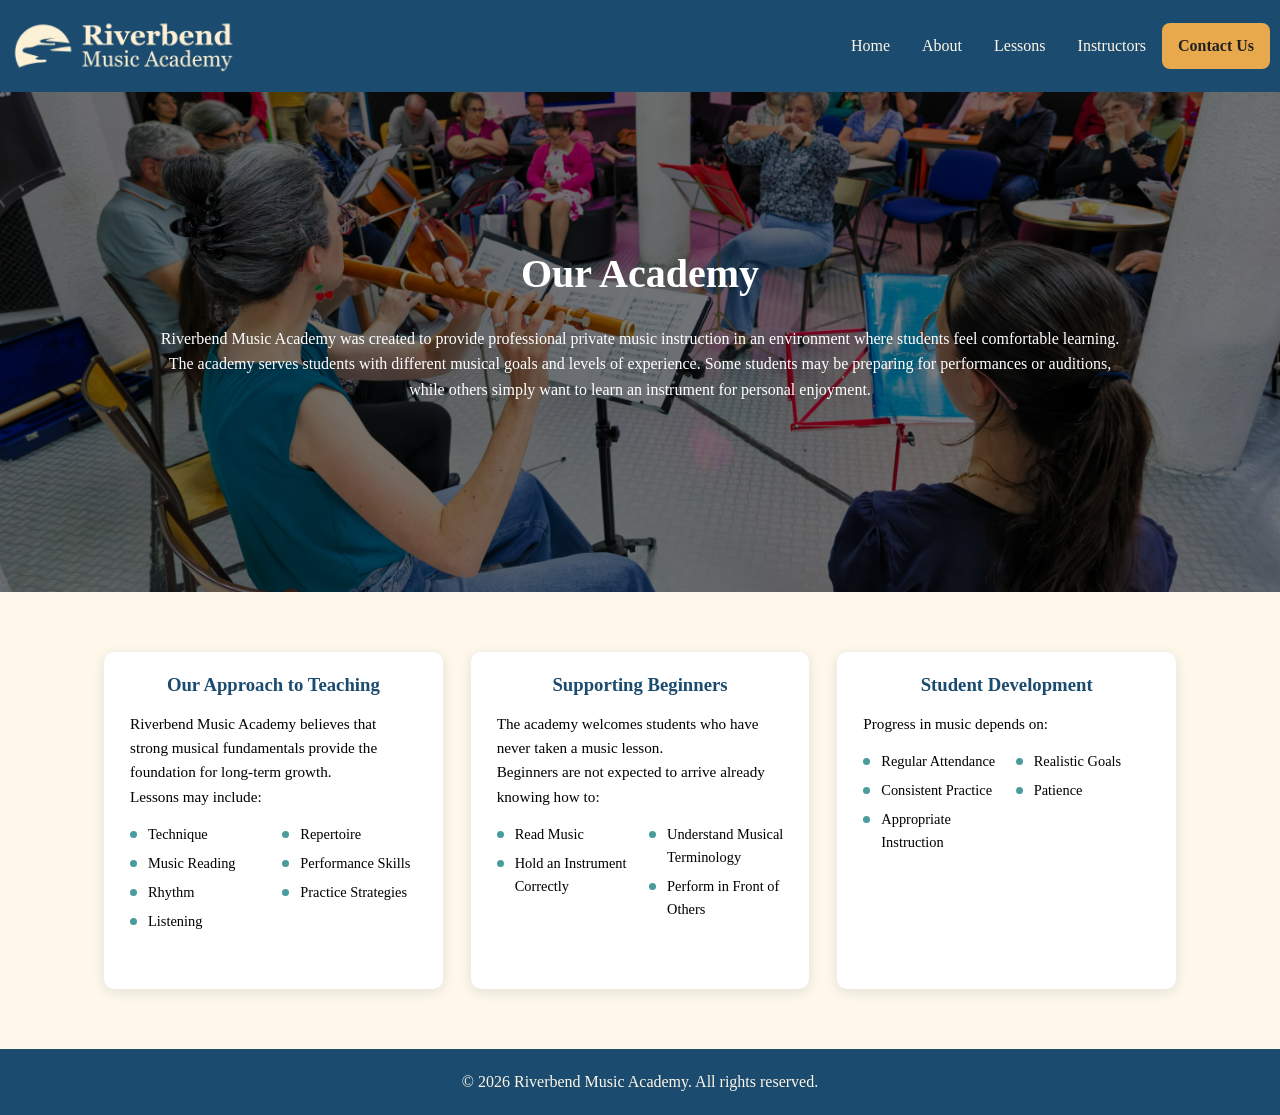
==== about.html @ 6062054c "Updated CSS - Working on merging the Info card style in the about section to the same card style as " ====
<!DOCTYPE html>
<html lang="en">

<head>
    <meta charset="UTF-8">
    <meta name="viewport" content="width=device-width, initial-scale=1.0">
    <link rel="stylesheet" type="text/css" href="css/style.css">
    <title>Riverbend Music Academy</title>
</head>

<body>
    <header>

        <nav>
           <img src="images/logo.png" id="logo"> 
            <ul> 
                <li><a href="index.html">Home</a></li>
                <li><a href="about.html">About</a></li>
                <li><a href="lessons.html">Lessons</a></li>
                <li><a href="instructors.html">Instructors</a></li>
                <li><a class="button" href="#">Contact Us</a></li>
            </ul>
        </nav>

    </header>

    <main>    
        <div class="hero-image-about">
          <div class="hero-text">
            <h1>Our Academy</h1>
            <p>Riverbend Music Academy was created to provide professional private music instruction in an environment where students feel comfortable learning.
                The academy serves students with different musical goals and levels of experience.
                Some students may be preparing for performances or auditions, while others simply want to learn an instrument for personal enjoyment.
            </p>
            </div>
        </div>
        </section>
    
    <div class="card-grid">
        <div class="info-card">
            <div class="info-card-content">
            <h3>Our Approach to Teaching</h3>
            <p>Riverbend Music Academy believes that strong musical fundamentals provide the foundation for long-term
                growth.
                <br>Lessons may include:
            <ul>
                <li>Technique</li>
                <li>Music Reading</li>
                <li>Rhythm</li>
                <li>Listening</li>
                <li>Repertoire</li>
                <li>Performance Skills</li>
                <li>Practice Strategies</li>
            </ul>
            </p>
        </div>
        </div>

        <div class="info-card">
            <div class="info-card-content">
            <h3>Supporting Beginners</h3>
            <p>The academy welcomes students who have never taken a music lesson.
                <br>Beginners are not expected to arrive already knowing how to:
            <ul>
                <li>Read Music</li>
                <li>Hold an Instrument Correctly</li>
                <li>Understand Musical Terminology</li>
                <li>Perform in Front of Others</li>
            </ul>
            </p>
        </div>
        </div>

        <div class="info-card">
        <div class="info-card-content">
            <h3>Student Development</h3>
            <p>Progress in music depends on:
            <ul>
                <li>Regular Attendance</li>
                <li>Consistent Practice</li>
                <li>Appropriate Instruction</li>
                <li>Realistic Goals</li>
                <li>Patience</li>
            </ul>
            </p>
        </div>
        </div>
    </div>

    </main>

    <footer>

        <p>
            &copy; 2026 Riverbend Music Academy.
            All rights reserved.
        </p>

    </footer>

</body>

</html>
---- css/style.css ----
/* =========================
   Global Styles
========================= */


:root {
    --primary-color: #1B4B6E;
    --secondary-color: #4A9B9B;
    --accent-color: #E8A94C;
    --background-color: #fef7ea;
    --text-color: #222222;
}


body {
    font-family: Georgia, 'Times New Roman', Times, serif;
    line-height: 1.6;
    background-color: var(--background-color);
}

section {
  padding: 70px 0;
}

* {
  margin: 0;
  padding: 0;
  box-sizing: border-box;
}

h1 {
    font-size: 2.5rem;
}

h2 {
    font-size: 2rem;
}

.container {
    width: 90%;
    max-width: 1200px;
    margin: 0 auto;
}

/* =========================
   Navigation
========================= */

nav {
  display: flex;
  align-items: center;
  justify-content: space-between;
  background-color: var(--primary-color);
}

#logo {
  max-width: 250px;
  display: block;
  padding: 10px;
}

nav ul {
  display: flex;
  align-items: center;
  list-style-type: none;
  margin: 0;
  padding: 10px;
}

nav ul li a {
  display: block;
  color: var(--background-color);
  text-align: center;
  padding: 14px 16px;
  text-decoration: none;
}

nav ul li a:hover {
  color: var(--accent-color);
}

nav ul li a.button {
  margin-top: 0;
  padding: 10px 16px;
}

    @media (max-width: 700px) {
      .site-header {
        align-items: flex-start;
        flex-direction: column;
      }
      .nav { width: 100%; }
      .nav ul {
        width: 100%;
        flex-direction: column;
        align-items: stretch;
      }
      .nav a {
        border-radius: 12px;
        background: #f0f4fb;
      }
      .nav .cta {
        text-align: center;
      }
    }

/* =========================
   Hero
========================= */
#home {
  padding: 0;
}

.hero-image {
  background-image: linear-gradient(rgba(0, 0, 0, 0.5), rgba(0, 0, 0, 0.5)), url('hero.png');
  background-position: center;
  background-repeat: no-repeat;
  background-size: cover;
  height: 500px;
}

.hero-image-about {
  background-image: linear-gradient(rgba(0, 0, 0, 0.5), rgba(0, 0, 0, 0.5)), url('MusicTogether.jpg');
  background-position: center;
  background-repeat: no-repeat;
  background-size: cover;
  height: 500px;
}

.hero-image-lessons {
  background-image: linear-gradient(rgba(0, 0, 0, 0.5), rgba(0, 0, 0, 0.5)), url('TeachingPiano.jpg');
  background-position: center;
  background-repeat: no-repeat;
  background-size: cover;
  height: 500px;
}

.hero-image-instructors {
  background-image: linear-gradient(rgba(0, 0, 0, 0.5), rgba(0, 0, 0, 0.5)), url('instructor.jpg');
  background-position: center;
  background-repeat: no-repeat;
  background-size: cover;
  height: 500px;
}

.hero-text {
  display: flex;
  flex-direction: column;
  align-items: center;
  text-align: center;
  gap: 20px;
  padding: 150px;
  color: white;
}

.button { 
  display: inline-block; 
  margin-top: 14px; 
  background: var(--accent-color); 
  color: var(--text-color); 
  text-decoration: none; 
  font-weight: 800; 
  padding: 12px 18px; 
  border-radius: 8px; 
}

.button:hover { 
  background: var(--secondary-color);  
  color: var(--background-color);
}

.text-intro {
  text-align: center;
  max-width: 700px;
  margin: 0 auto 40px auto;
}

.eyebrow {
  display: inline-block;
  text-transform: uppercase;
  letter-spacing: 2px;
  font-size: 0.8rem;
  color: var(--secondary-color);
  font-weight: bold;
  margin-bottom: 10px;
}

/* =========================
   Main Content
========================= */

.card-grid {
  display: grid;
  grid-template-columns: repeat(auto-fit, minmax(260px, 1fr));
  gap: 28px;
  max-width: 1200px;
  margin: 60px auto;
  padding: 0 5%;
}

.info-card {
  display: flex;
  flex-direction: column;
  background-color: white;
  border-radius: 10px;
  box-shadow: 0 3px 12px rgba(27, 75, 110, 0.12);
}

.info-card-content {
  display: flex;
  flex-direction: column;
  flex: 1;
  padding: 18px 26px 28px;
  text-align: center;
}

.info-card-content h3, .info-card-content h3 {
  color: var(--primary-color);
  margin-bottom: 12px;
}

.info-tags {
  display: flex;
  flex-wrap: wrap;
  justify-content: center;
  gap: 8px;
  margin-bottom: 16px;
}

.info-tags span {
  font-size: 0.78rem;
  padding: 4px 12px;
  border-radius: 20px;
  border: 1px solid rgba(27, 75, 110, 0.28);
  color: var(--primary-color);
}

.info-card-content p {
  text-align: left;
  font-size: 0.95rem;
  margin-bottom: 14px;
}

.info-card-content ul {
  list-style: none;
  text-align: left;
  columns: 2;
  column-gap: 18px;
  margin-bottom: 14px;
}

.info-card-content ul li {
  position: relative;
  padding-left: 18px;
  font-size: 0.9rem;
  margin-bottom: 6px;
  break-inside: avoid;
}

.info-card-content ul li::before {
  content: "";
  position: absolute;
  left: 0;
  top: 8px;
  width: 7px;
  height: 7px;
  border-radius: 50%;
  background: var(--secondary-color);
}



#lessons {
  background-color: var(--primary-color);
  color: #fef7ea;
}

.lesson-intro {
  text-align: center;
  max-width: 700px;
  margin: 0 auto 40px auto;
}

.lesson-intro .eyebrow {
  color: var(--accent-color);
}

.lesson-cards, .instructor-cards {
  display: grid;
  grid-template-columns: repeat(3, 1fr);
  gap: 25px;
}

.lesson-card, .instructor-card {
  color: #222222;
  background-color: white;
  border-radius: 8px;
  box-shadow: 0 2px 8px rgba(0, 0, 0, 0.1);
  overflow: hidden;
}

.lesson-card img {
  width: 100%;
  height: 180px;
  object-fit: cover;
  display: block;
}

.instructor-card img {
  width: 180px;
  height: 180px;
  object-fit: cover;
  display: block;
  border-radius: 50%;
  margin: 25px auto 0;
}

.lesson-card-content {
  padding: 20px;
}

.contact {
  display: flex;
  gap: 40px;
  align-items: flex-start;
  margin-left: 50px;
  margin-right: 50px;
}

.contact-main {
  flex: 1;
  background-color: var(--accent-color);
  color: var(--text-color);
  border-radius: 8px;
  padding: 25px;
  box-shadow: 0 2px 8px rgba(0, 0, 0, 0.1);
}

.contact-main h2,
.contact-main h3 {
  margin-bottom: 8px;
}

.contact-main a {
  color: var(--text-color);
  text-decoration: none;
}

.contact-appointment {
  flex: 2;
}

.contact-appointment ul {
  margin: 15px 0;
  padding-left: 20px;
}

.contact-appointment li {
  margin-bottom: 6px;
}


.lessons-grid {
  display: grid;
  grid-template-columns: repeat(3, 1fr);
  gap: 25px;
  margin: 50px;
}

article, .card, .lessons-cards {
  background-color: white;
  border-radius: 8px;
  padding: 25px;
  box-shadow: 0 2px 8px rgba(0, 0, 0, 0.1);
}

.lessons-grid {
  display: grid;
  grid-template-columns: repeat(auto-fit, minmax(260px, 1fr));
  gap: 28px;
  max-width: 1200px;
  margin: 60px auto;
  padding: 0 5%;
}

.lesson-card {
  display: flex;
  flex-direction: column;
  background-color: white;
  border-radius: 10px;
  box-shadow: 0 3px 12px rgba(27, 75, 110, 0.12);
  transition: transform 0.25s ease, box-shadow 0.25s ease;
}

.lesson-card-content {
  display: flex;
  flex-direction: column;
  flex: 1;
  padding: 18px 26px 28px;
  text-align: center;
}

.lesson-card-content h3 {
  color: var(--primary-color);
  margin-bottom: 12px;
}

.lesson-tags {
  display: flex;
  flex-wrap: wrap;
  justify-content: center;
  gap: 8px;
  margin-bottom: 16px;
}

.lesson-tags span {
  font-size: 0.78rem;
  padding: 4px 12px;
  border-radius: 20px;
  border: 1px solid rgba(27, 75, 110, 0.28);
  color: var(--primary-color);
}

.lesson-card-content p {
  text-align: left;
  font-size: 0.95rem;
  margin-bottom: 14px;
}

.lesson-card-content ul {
  list-style: none;
  text-align: left;
  columns: 2;
  column-gap: 18px;
  margin-bottom: 14px;
}

.lesson-card-content ul li {
  position: relative;
  padding-left: 18px;
  font-size: 0.9rem;
  margin-bottom: 6px;
  break-inside: avoid;
}

.lesson-card-content ul li::before {
  content: "";
  position: absolute;
  left: 0;
  top: 8px;
  width: 7px;
  height: 7px;
  border-radius: 50%;
  background: var(--secondary-color);
}

/* =========================
   Footer
========================= */

footer {
  text-align: center;
  padding: 20px 0;
  background-color: var(--primary-color);
  color: var(--background-color);
}
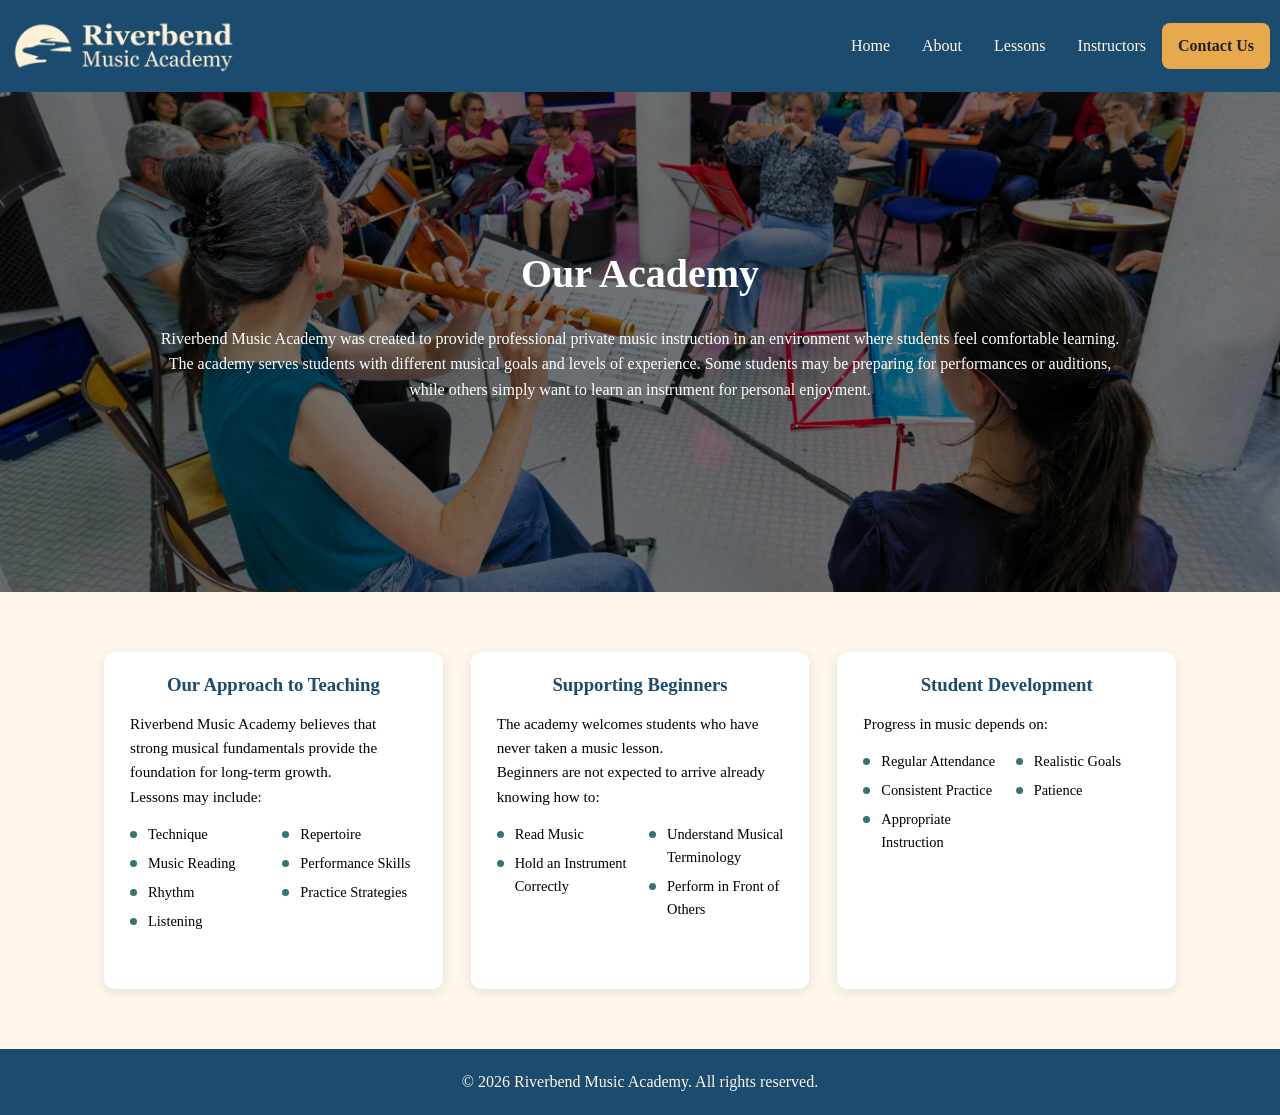
==== commit d1f5bc7b: "Updated logo alt text on all pages" ====
--- a/about.html
+++ b/about.html
@@ -12,13 +12,13 @@
     <header>
 
         <nav>
-           <img src="images/logo.png" id="logo"> 
+           <img src="images/logo.png" id="logo" alt="Riverbend Music Academy logo"> 
             <ul> 
                 <li><a href="index.html">Home</a></li>
                 <li><a href="about.html">About</a></li>
                 <li><a href="lessons.html">Lessons</a></li>
                 <li><a href="instructors.html">Instructors</a></li>
-                <li><a class="button" href="#">Contact Us</a></li>
+                <li><a class="button" href="contact.html">Contact Us</a></li>
             </ul>
         </nav>
 
--- a/css/style.css
+++ b/css/style.css
@@ -5,7 +5,7 @@
 
 :root {
     --primary-color: #1B4B6E;
-    --secondary-color: #4A9B9B;
+    --secondary-color: #2f7676;
     --accent-color: #E8A94C;
     --background-color: #fef7ea;
     --text-color: #222222;
@@ -84,25 +84,17 @@
   padding: 10px 16px;
 }
 
-    @media (max-width: 700px) {
-      .site-header {
-        align-items: flex-start;
-        flex-direction: column;
-      }
-      .nav { width: 100%; }
-      .nav ul {
-        width: 100%;
-        flex-direction: column;
-        align-items: stretch;
-      }
-      .nav a {
-        border-radius: 12px;
-        background: #f0f4fb;
-      }
-      .nav .cta {
-        text-align: center;
-      }
-    }
+@media (max-width: 700px) {
+  nav {
+    flex-direction: column;
+    align-items: flex-start;
+  }
+  nav ul {
+    width: 100%;
+    flex-direction: column;
+    align-items: stretch;
+  }
+}
 
 /* =========================
    Hero
@@ -112,7 +104,7 @@
 }
 
 .hero-image {
-  background-image: linear-gradient(rgba(0, 0, 0, 0.5), rgba(0, 0, 0, 0.5)), url('hero.png');
+  background-image: linear-gradient(rgba(0, 0, 0, 0.5), rgba(0, 0, 0, 0.5)), url('../images/hero.png');
   background-position: center;
   background-repeat: no-repeat;
   background-size: cover;
@@ -120,7 +112,7 @@
 }
 
 .hero-image-about {
-  background-image: linear-gradient(rgba(0, 0, 0, 0.5), rgba(0, 0, 0, 0.5)), url('MusicTogether.jpg');
+  background-image: linear-gradient(rgba(0, 0, 0, 0.5), rgba(0, 0, 0, 0.5)), url('../images/MusicTogether.jpg');
   background-position: center;
   background-repeat: no-repeat;
   background-size: cover;
@@ -128,7 +120,7 @@
 }
 
 .hero-image-lessons {
-  background-image: linear-gradient(rgba(0, 0, 0, 0.5), rgba(0, 0, 0, 0.5)), url('TeachingPiano.jpg');
+  background-image: linear-gradient(rgba(0, 0, 0, 0.5), rgba(0, 0, 0, 0.5)), url('../images/TeachingPiano.jpg');
   background-position: center;
   background-repeat: no-repeat;
   background-size: cover;
@@ -136,7 +128,7 @@
 }
 
 .hero-image-instructors {
-  background-image: linear-gradient(rgba(0, 0, 0, 0.5), rgba(0, 0, 0, 0.5)), url('instructor.jpg');
+  background-image: linear-gradient(rgba(0, 0, 0, 0.5), rgba(0, 0, 0, 0.5)), url('../images/instructor.jpg');
   background-position: center;
   background-repeat: no-repeat;
   background-size: cover;
@@ -455,6 +447,274 @@
 }
 
 /* =========================
+   Contact
+========================= */
+.contact-main {
+  flex: 1;
+  background-color: var(--accent-color);
+  color: var(--text-color);
+  border-radius: 8px;
+  padding: 25px;
+  box-shadow: 0 2px 8px rgba(0, 0, 0, 0.1);
+}
+
+.contact-main h2,
+.contact-main h3 {
+  margin-bottom: 8px;
+}
+
+.contact-main a {
+  color: var(--text-color);
+  text-decoration: none;
+}
+
+.contact-appointment {
+  flex: 2;
+}
+
+.contact-appointment ul {
+  margin: 15px 0;
+  padding-left: 20px;
+}
+
+.contact-appointment li {
+  margin-bottom: 6px;
+}
+
+
+.lessons-grid {
+  display: grid;
+  grid-template-columns: repeat(3, 1fr);
+  gap: 25px;
+  margin: 50px;
+}
+
+article, .card, .lessons-cards {
+  background-color: white;
+  border-radius: 8px;
+  padding: 25px;
+  box-shadow: 0 2px 8px rgba(0, 0, 0, 0.1);
+}
+
+.lessons-grid {
+  display: grid;
+  grid-template-columns: repeat(auto-fit, minmax(260px, 1fr));
+  gap: 28px;
+  max-width: 1200px;
+  margin: 60px auto;
+  padding: 0 5%;
+}
+
+.lesson-card {
+  display: flex;
+  flex-direction: column;
+  background-color: white;
+  border-radius: 10px;
+  box-shadow: 0 3px 12px rgba(27, 75, 110, 0.12);
+  transition: transform 0.25s ease, box-shadow 0.25s ease;
+}
+
+.lesson-card-content {
+  display: flex;
+  flex-direction: column;
+  flex: 1;
+  padding: 18px 26px 28px;
+  text-align: center;
+}
+
+.lesson-card-content h3 {
+  color: var(--primary-color);
+  margin-bottom: 12px;
+}
+
+.lesson-tags {
+  display: flex;
+  flex-wrap: wrap;
+  justify-content: center;
+  gap: 8px;
+  margin-bottom: 16px;
+}
+
+.lesson-tags span {
+  font-size: 0.78rem;
+  padding: 4px 12px;
+  border-radius: 20px;
+  border: 1px solid rgba(27, 75, 110, 0.28);
+  color: var(--primary-color);
+}
+
+.lesson-card-content p {
+  text-align: left;
+  font-size: 0.95rem;
+  margin-bottom: 14px;
+}
+
+.lesson-card-content ul {
+  list-style: none;
+  text-align: left;
+  columns: 2;
+  column-gap: 18px;
+  margin-bottom: 14px;
+}
+
+.lesson-card-content ul li {
+  position: relative;
+  padding-left: 18px;
+  font-size: 0.9rem;
+  margin-bottom: 6px;
+  break-inside: avoid;
+}
+
+.lesson-card-content ul li::before {
+  content: "";
+  position: absolute;
+  left: 0;
+  top: 8px;
+  width: 7px;
+  height: 7px;
+  border-radius: 50%;
+  background: var(--secondary-color);
+}
+
+.page-header {
+  background-color: var(--primary-color);
+  color: var(--background-color);
+  text-align: center;
+  padding: 60px 20px;
+}
+ 
+.page-header p {
+  max-width: 600px;
+  margin: 12px auto 0;
+}
+ 
+
+.contact-page {
+  display: grid;
+  grid-template-columns: 1fr 1.6fr;
+  gap: 32px;
+  align-items: start;
+  max-width: 1200px;
+  margin: 60px auto;
+  padding: 0 5%;
+}
+ 
+
+.contact-info {
+  background-color: var(--accent-color);
+  color: var(--text-color);
+  border-radius: 10px;
+  padding: 28px;
+  box-shadow: 0 3px 12px rgba(27, 75, 110, 0.12);
+}
+ 
+.contact-info h2 { margin-bottom: 4px; font-size: 1.6rem; }
+.contact-info h3 { margin: 22px 0 8px; }
+.contact-info p { margin-bottom: 12px; }
+ 
+.contact-info a {
+  color: var(--text-color);
+  overflow-wrap: anywhere;
+}
+ 
+.contact-info ul {
+  margin: 0 0 12px 20px;
+}
+ 
+.contact-info li { margin-bottom: 4px; }
+ 
+.hours div {
+  display: flex;
+  justify-content: space-between;
+  gap: 12px;
+  padding: 6px 0;
+  border-bottom: 1px solid rgba(34, 34, 34, 0.2);
+}
+ 
+.hours dt { font-weight: bold; }
+.hours dd { text-align: right; }
+ 
+
+.contact-form {
+  background-color: white;
+  border-radius: 10px;
+  padding: 28px;
+  box-shadow: 0 3px 12px rgba(27, 75, 110, 0.12);
+}
+ 
+.contact-form h2 {
+  color: var(--primary-color);
+  font-size: 1.6rem;
+}
+ 
+.form-note {
+  font-size: 0.9rem;
+  margin: 4px 0 20px;
+}
+ 
+.form-row {
+  display: grid;
+  grid-template-columns: 1fr 1fr;
+  gap: 18px;
+}
+ 
+.field { margin-bottom: 18px; }
+ 
+.field label {
+  display: block;
+  font-weight: bold;
+  margin-bottom: 6px;
+  color: var(--primary-color);
+}
+ 
+.field input,
+.field select,
+.field textarea {
+  width: 100%;
+  min-height: 44px;
+  padding: 10px 12px;
+  font-family: inherit;
+  font-size: 1rem;
+  color: var(--text-color);
+  background-color: white;
+  border: 1.5px solid rgba(27, 75, 110, 0.4);
+  border-radius: 8px;
+}
+ 
+.field textarea { resize: vertical; }
+ 
+.field input:focus,
+.field select:focus,
+.field textarea:focus {
+  outline: 3px solid var(--accent-color);
+  outline-offset: 1px;
+  border-color: var(--primary-color);
+}
+ 
+.field input:user-invalid,
+.field select:user-invalid {
+  border-color: #b3261e;
+}
+ 
+.submit-button {
+  border: none;
+  cursor: pointer;
+  font-family: inherit;
+  font-size: 1rem;
+  min-height: 44px;
+  margin-top: 4px;
+}
+ 
+@media (max-width: 900px) {
+  .contact-page {
+    grid-template-columns: 1fr;
+    margin: 30px auto;
+  }
+ 
+  .contact-form { order: -1; }
+}
+
+/* =========================
    Footer
 ========================= */
 
@@ -463,4 +723,143 @@
   padding: 20px 0;
   background-color: var(--primary-color);
   color: var(--background-color);
+}
+
+
+/* =========================
+   Mobile
+========================= */
+
+img {
+  max-width: 100%;
+  height: auto;
+}
+
+/* ---------- (900px and below) ---------- */
+@media (max-width: 900px) {
+  section {
+    padding: 50px 0;
+  }
+
+  /* 3 columns -> 2 columns */
+  .lesson-cards,
+  .instructor-cards,
+  .lessons-grid {
+    grid-template-columns: repeat(2, 1fr);
+  }
+
+  .contact {
+    flex-direction: column;
+    margin-left: 5%;
+    margin-right: 5%;
+  }
+
+  .contact-main,
+  .contact-appointment {
+    flex: none;
+    width: 100%;
+  }
+}
+
+/* ---------- Phone (700px and below) ---------- */
+@media (max-width: 700px) {
+  h1 { font-size: 2rem; }
+  h2 { font-size: 1.6rem; }
+
+  nav {
+    align-items: center;
+  }
+
+  #logo {
+    max-width: 200px;
+  }
+
+  nav ul {
+    flex-direction: row;
+    flex-wrap: wrap;
+    justify-content: center;
+    align-items: center;
+    width: 100%;
+    padding: 0 10px 10px;
+  }
+
+  nav ul li a {
+    padding: 10px 12px;
+  }
+
+  .hero-image,
+  .hero-image-about,
+  .hero-image-lessons,
+  .hero-image-instructors {
+    height: auto;
+    min-height: 360px;
+  }
+
+  .hero-text {
+    padding: 70px 20px;
+    gap: 14px;
+  }
+
+  .lesson-cards,
+  .instructor-cards,
+  .lessons-grid,
+  .card-grid {
+    grid-template-columns: 1fr;
+    gap: 20px;
+  }
+
+  .lessons-grid,
+  .card-grid {
+    margin: 30px auto;
+  }
+
+  .info-card-content ul,
+  .lesson-card-content ul {
+    columns: 1;
+  }
+
+  .info-card-content,
+  .lesson-card-content {
+    padding: 18px 20px 24px;
+  }
+
+  .text-intro,
+  .lesson-intro {
+    margin-bottom: 28px;
+  }
+
+  .page-header {
+    padding: 40px 20px;
+  }
+
+  .contact-page {
+    margin: 30px auto;
+    gap: 24px;
+  }
+
+  .contact-info,
+  .contact-form {
+    padding: 20px;
+  }
+
+  .form-row {
+    grid-template-columns: 1fr;
+    gap: 0;
+  }
+
+  .field input,
+  .field select,
+  .field textarea {
+    font-size: 16px;
+  }
+
+  .submit-button,
+  .button {
+    width: 100%;
+    text-align: center;
+  }
+
+  nav ul li a.button {
+    width: auto;
+  }
 }
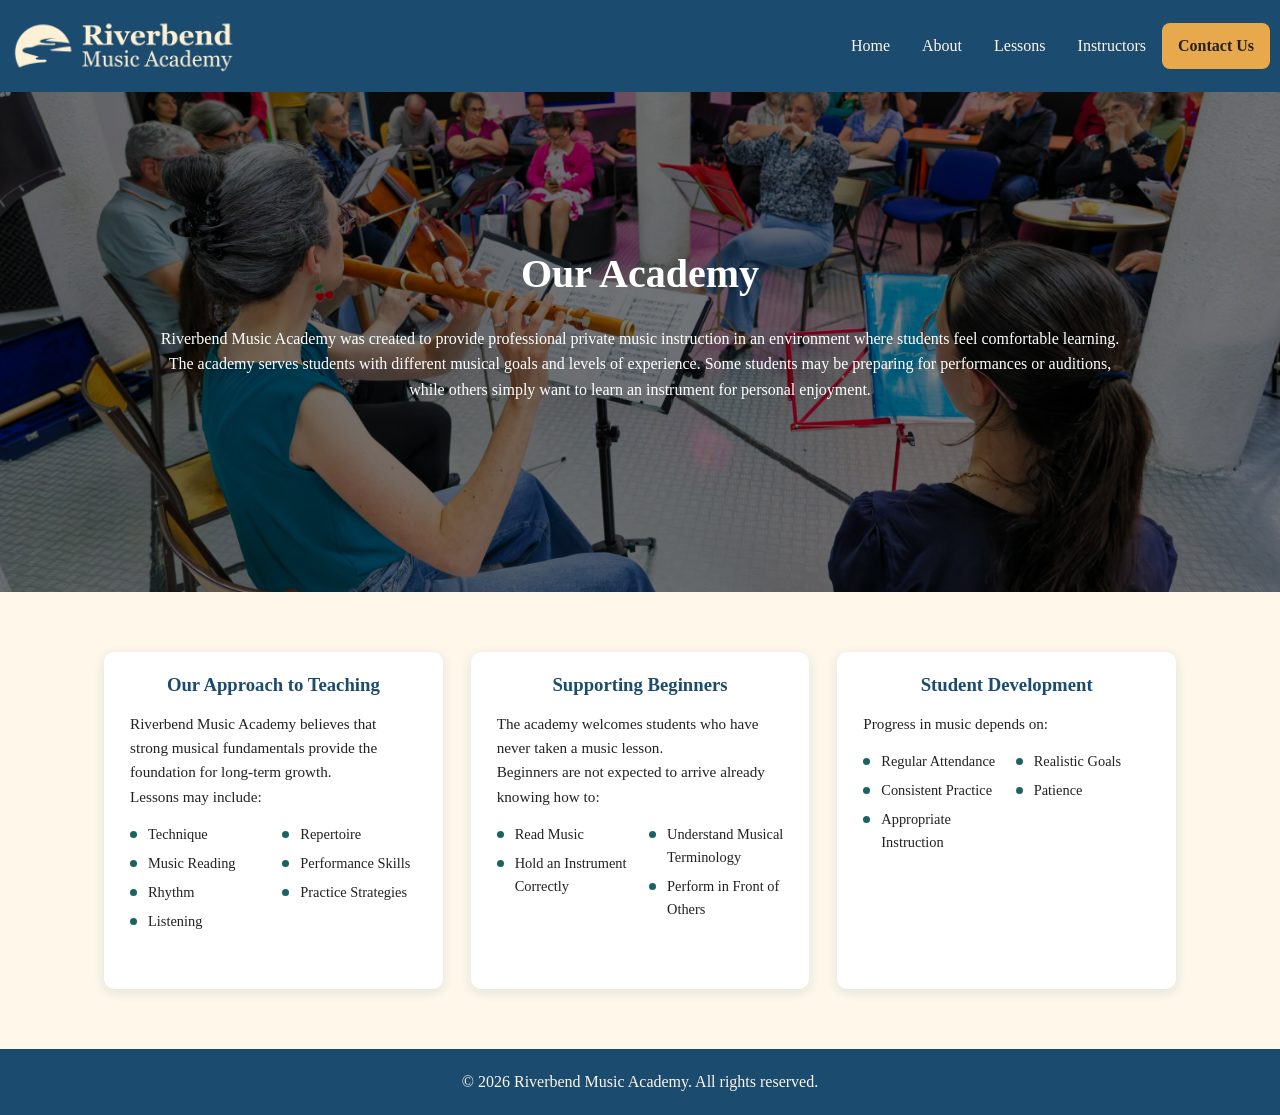
==== commit a729e4bc: "Cleaned up CSS, Added Javascript Hamburger Menu" ====
--- a/about.html
+++ b/about.html
@@ -5,6 +5,7 @@
     <meta charset="UTF-8">
     <meta name="viewport" content="width=device-width, initial-scale=1.0">
     <link rel="stylesheet" type="text/css" href="css/style.css">
+    <script src="js/script.js" defer></script>
     <title>Riverbend Music Academy</title>
 </head>
 
@@ -13,6 +14,7 @@
 
         <nav>
            <img src="images/logo.png" id="logo" alt="Riverbend Music Academy logo"> 
+           <button class="nav-toggle" aria-label="Toggle menu" aria-expanded="false">☰</button>
             <ul> 
                 <li><a href="index.html">Home</a></li>
                 <li><a href="about.html">About</a></li>
--- a/css/style.css
+++ b/css/style.css
@@ -5,10 +5,12 @@
 
 :root {
     --primary-color: #1B4B6E;
-    --secondary-color: #2f7676;
+    --secondary-color: #1b6363;
     --accent-color: #E8A94C;
     --background-color: #fef7ea;
     --text-color: #222222;
+    --hero-overlay: linear-gradient(rgba(0, 0, 0, 0.5), rgba(0, 0, 0, 0.5));
+    --card-shadow: 0 3px 12px rgba(27, 75, 110, 0.12);
 }
 
 
@@ -18,6 +20,7 @@
     background-color: var(--background-color);
 }
 
+
 section {
   padding: 70px 0;
 }
@@ -42,6 +45,11 @@
     margin: 0 auto;
 }
 
+img {
+  max-width: 100%;
+  height: auto;
+}
+
 /* =========================
    Navigation
 ========================= */
@@ -63,7 +71,6 @@
   display: flex;
   align-items: center;
   list-style-type: none;
-  margin: 0;
   padding: 10px;
 }
 
@@ -84,17 +91,6 @@
   padding: 10px 16px;
 }
 
-@media (max-width: 700px) {
-  nav {
-    flex-direction: column;
-    align-items: flex-start;
-  }
-  nav ul {
-    width: 100%;
-    flex-direction: column;
-    align-items: stretch;
-  }
-}
 
 /* =========================
    Hero
@@ -103,37 +99,22 @@
   padding: 0;
 }
 
-.hero-image {
-  background-image: linear-gradient(rgba(0, 0, 0, 0.5), rgba(0, 0, 0, 0.5)), url('../images/hero.png');
+#home { padding: 0; }
+ 
+.hero-image,
+.hero-image-about,
+.hero-image-lessons,
+.hero-image-instructors {
   background-position: center;
   background-repeat: no-repeat;
   background-size: cover;
   height: 500px;
 }
-
-.hero-image-about {
-  background-image: linear-gradient(rgba(0, 0, 0, 0.5), rgba(0, 0, 0, 0.5)), url('../images/MusicTogether.jpg');
-  background-position: center;
-  background-repeat: no-repeat;
-  background-size: cover;
-  height: 500px;
-}
-
-.hero-image-lessons {
-  background-image: linear-gradient(rgba(0, 0, 0, 0.5), rgba(0, 0, 0, 0.5)), url('../images/TeachingPiano.jpg');
-  background-position: center;
-  background-repeat: no-repeat;
-  background-size: cover;
-  height: 500px;
-}
-
-.hero-image-instructors {
-  background-image: linear-gradient(rgba(0, 0, 0, 0.5), rgba(0, 0, 0, 0.5)), url('../images/instructor.jpg');
-  background-position: center;
-  background-repeat: no-repeat;
-  background-size: cover;
-  height: 500px;
-}
+ 
+.hero-image             { background-image: var(--hero-overlay), url('../images/hero.png'); }
+.hero-image-about       { background-image: var(--hero-overlay), url('../images/MusicTogether.jpg'); }
+.hero-image-lessons     { background-image: var(--hero-overlay), url('../images/TeachingPiano.jpg'); }
+.hero-image-instructors { background-image: var(--hero-overlay), url('../images/instructor.jpg'); }
 
 .hero-text {
   display: flex;
@@ -161,7 +142,8 @@
   color: var(--background-color);
 }
 
-.text-intro {
+.text-intro,
+.lesson-intro {
   text-align: center;
   max-width: 700px;
   margin: 0 auto 40px auto;
@@ -177,195 +159,22 @@
   margin-bottom: 10px;
 }
 
-/* =========================
-   Main Content
-========================= */
-
-.card-grid {
-  display: grid;
-  grid-template-columns: repeat(auto-fit, minmax(260px, 1fr));
-  gap: 28px;
-  max-width: 1200px;
-  margin: 60px auto;
-  padding: 0 5%;
-}
-
-.info-card {
-  display: flex;
-  flex-direction: column;
-  background-color: white;
-  border-radius: 10px;
-  box-shadow: 0 3px 12px rgba(27, 75, 110, 0.12);
-}
-
-.info-card-content {
-  display: flex;
-  flex-direction: column;
-  flex: 1;
-  padding: 18px 26px 28px;
-  text-align: center;
-}
-
-.info-card-content h3, .info-card-content h3 {
-  color: var(--primary-color);
-  margin-bottom: 12px;
-}
-
-.info-tags {
-  display: flex;
-  flex-wrap: wrap;
-  justify-content: center;
-  gap: 8px;
-  margin-bottom: 16px;
-}
-
-.info-tags span {
-  font-size: 0.78rem;
-  padding: 4px 12px;
-  border-radius: 20px;
-  border: 1px solid rgba(27, 75, 110, 0.28);
-  color: var(--primary-color);
-}
-
-.info-card-content p {
-  text-align: left;
-  font-size: 0.95rem;
-  margin-bottom: 14px;
-}
-
-.info-card-content ul {
-  list-style: none;
-  text-align: left;
-  columns: 2;
-  column-gap: 18px;
-  margin-bottom: 14px;
-}
-
-.info-card-content ul li {
-  position: relative;
-  padding-left: 18px;
-  font-size: 0.9rem;
-  margin-bottom: 6px;
-  break-inside: avoid;
-}
-
-.info-card-content ul li::before {
-  content: "";
-  position: absolute;
-  left: 0;
-  top: 8px;
-  width: 7px;
-  height: 7px;
-  border-radius: 50%;
-  background: var(--secondary-color);
-}
-
-
-
-#lessons {
-  background-color: var(--primary-color);
-  color: #fef7ea;
-}
-
-.lesson-intro {
-  text-align: center;
-  max-width: 700px;
-  margin: 0 auto 40px auto;
-}
-
-.lesson-intro .eyebrow {
-  color: var(--accent-color);
-}
-
-.lesson-cards, .instructor-cards {
-  display: grid;
-  grid-template-columns: repeat(3, 1fr);
-  gap: 25px;
-}
-
-.lesson-card, .instructor-card {
-  color: #222222;
-  background-color: white;
-  border-radius: 8px;
-  box-shadow: 0 2px 8px rgba(0, 0, 0, 0.1);
-  overflow: hidden;
-}
-
-.lesson-card img {
-  width: 100%;
-  height: 180px;
-  object-fit: cover;
-  display: block;
-}
-
-.instructor-card img {
-  width: 180px;
-  height: 180px;
-  object-fit: cover;
-  display: block;
-  border-radius: 50%;
-  margin: 25px auto 0;
-}
-
-.lesson-card-content {
-  padding: 20px;
-}
-
-.contact {
-  display: flex;
-  gap: 40px;
-  align-items: flex-start;
-  margin-left: 50px;
-  margin-right: 50px;
-}
-
-.contact-main {
-  flex: 1;
-  background-color: var(--accent-color);
-  color: var(--text-color);
-  border-radius: 8px;
-  padding: 25px;
-  box-shadow: 0 2px 8px rgba(0, 0, 0, 0.1);
-}
-
-.contact-main h2,
-.contact-main h3 {
-  margin-bottom: 8px;
-}
-
-.contact-main a {
-  color: var(--text-color);
-  text-decoration: none;
-}
-
-.contact-appointment {
-  flex: 2;
-}
-
-.contact-appointment ul {
-  margin: 15px 0;
-  padding-left: 20px;
-}
-
-.contact-appointment li {
-  margin-bottom: 6px;
-}
-
-
-.lessons-grid {
-  display: grid;
-  grid-template-columns: repeat(3, 1fr);
-  gap: 25px;
-  margin: 50px;
-}
-
-article, .card, .lessons-cards {
+.lesson-intro .eyebrow { color: var(--accent-color); }
+
+article,
+.card,
+.lessons-cards {
   background-color: white;
   border-radius: 8px;
   padding: 25px;
   box-shadow: 0 2px 8px rgba(0, 0, 0, 0.1);
 }
 
+/* =========================
+   Main Content
+========================= */
+
+.card-grid,
 .lessons-grid {
   display: grid;
   grid-template-columns: repeat(auto-fit, minmax(260px, 1fr));
@@ -375,15 +184,39 @@
   padding: 0 5%;
 }
 
+.lesson-cards,
+.instructor-cards {
+  display: grid;
+  grid-template-columns: repeat(3, 1fr);
+  gap: 25px;
+}
+
+.info-card,
 .lesson-card {
   display: flex;
   flex-direction: column;
   background-color: white;
   border-radius: 10px;
   box-shadow: 0 3px 12px rgba(27, 75, 110, 0.12);
-  transition: transform 0.25s ease, box-shadow 0.25s ease;
-}
-
+}
+
+.info-card,
+.lesson-card,
+.instructor-card {
+  color: var(--text-color);
+  background-color: white;
+  border-radius: 10px;
+  box-shadow: var(--card-shadow);
+  overflow: hidden;
+}
+
+.info-card,
+.lesson-card {
+  display: flex;
+  flex-direction: column;
+}
+
+.info-card-content,
 .lesson-card-content {
   display: flex;
   flex-direction: column;
@@ -392,11 +225,19 @@
   text-align: center;
 }
 
+.info-card-content h3, 
 .lesson-card-content h3 {
   color: var(--primary-color);
   margin-bottom: 12px;
 }
-
+.info-card-content p,
+.lesson-card-content p {
+  text-align: left;
+  font-size: 0.95rem;
+  margin-bottom: 14px;
+}
+
+.info-tags,
 .lesson-tags {
   display: flex;
   flex-wrap: wrap;
@@ -405,6 +246,7 @@
   margin-bottom: 16px;
 }
 
+.info-tags span,
 .lesson-tags span {
   font-size: 0.78rem;
   padding: 4px 12px;
@@ -413,12 +255,7 @@
   color: var(--primary-color);
 }
 
-.lesson-card-content p {
-  text-align: left;
-  font-size: 0.95rem;
-  margin-bottom: 14px;
-}
-
+.info-card-content ul,
 .lesson-card-content ul {
   list-style: none;
   text-align: left;
@@ -427,6 +264,7 @@
   margin-bottom: 14px;
 }
 
+.info-card-content ul li,
 .lesson-card-content ul li {
   position: relative;
   padding-left: 18px;
@@ -435,6 +273,7 @@
   break-inside: avoid;
 }
 
+.info-card-content ul li::before,
 .lesson-card-content ul li::before {
   content: "";
   position: absolute;
@@ -446,9 +285,69 @@
   background: var(--secondary-color);
 }
 
+
+
+#lessons {
+  background-color: var(--primary-color);
+  color: var(--background-color);
+}
+
+
+.lesson-card img {
+  width: 100%;
+  height: 180px;
+  object-fit: cover;
+  display: block;
+}
+
+.instructor-card img {
+  width: 180px;
+  height: 180px;
+  object-fit: cover;
+  display: block;
+  border-radius: 50%;
+  margin: 25px auto 0;
+}
+
+.instructor-card .role {
+  text-align: center;
+  font-style: italic;
+  color: var(--secondary-color);
+  margin-bottom: 10px;
+}
+
+.instructor-card h4 {
+  text-align: left;
+  color: var(--primary-color);
+  font-size: 1rem;
+  margin: 6px 0 8px;
+}
+
+.instructor-card blockquote {
+  text-align: left;
+  font-style: italic;
+  border-left: 4px solid var(--accent-color);
+  padding-left: 14px;
+  margin: 0 0 14px;
+}
+
+.instructors-cta {
+  margin-top: 60px;
+  margin-bottom: 0;
+}
+
 /* =========================
    Contact
 ========================= */
+
+.contact {
+  display: flex;
+  gap: 40px;
+  align-items: flex-start;
+  margin-left: 50px;
+  margin-right: 50px;
+}
+
 .contact-main {
   flex: 1;
   background-color: var(--accent-color);
@@ -481,113 +380,10 @@
   margin-bottom: 6px;
 }
 
-
-.lessons-grid {
-  display: grid;
-  grid-template-columns: repeat(3, 1fr);
-  gap: 25px;
-  margin: 50px;
-}
-
-article, .card, .lessons-cards {
-  background-color: white;
-  border-radius: 8px;
-  padding: 25px;
-  box-shadow: 0 2px 8px rgba(0, 0, 0, 0.1);
-}
-
-.lessons-grid {
-  display: grid;
-  grid-template-columns: repeat(auto-fit, minmax(260px, 1fr));
-  gap: 28px;
-  max-width: 1200px;
-  margin: 60px auto;
-  padding: 0 5%;
-}
-
-.lesson-card {
-  display: flex;
-  flex-direction: column;
-  background-color: white;
-  border-radius: 10px;
-  box-shadow: 0 3px 12px rgba(27, 75, 110, 0.12);
-  transition: transform 0.25s ease, box-shadow 0.25s ease;
-}
-
-.lesson-card-content {
-  display: flex;
-  flex-direction: column;
-  flex: 1;
-  padding: 18px 26px 28px;
-  text-align: center;
-}
-
-.lesson-card-content h3 {
-  color: var(--primary-color);
-  margin-bottom: 12px;
-}
-
-.lesson-tags {
-  display: flex;
-  flex-wrap: wrap;
-  justify-content: center;
-  gap: 8px;
-  margin-bottom: 16px;
-}
-
-.lesson-tags span {
-  font-size: 0.78rem;
-  padding: 4px 12px;
-  border-radius: 20px;
-  border: 1px solid rgba(27, 75, 110, 0.28);
-  color: var(--primary-color);
-}
-
-.lesson-card-content p {
-  text-align: left;
-  font-size: 0.95rem;
-  margin-bottom: 14px;
-}
-
-.lesson-card-content ul {
-  list-style: none;
-  text-align: left;
-  columns: 2;
-  column-gap: 18px;
-  margin-bottom: 14px;
-}
-
-.lesson-card-content ul li {
-  position: relative;
-  padding-left: 18px;
-  font-size: 0.9rem;
-  margin-bottom: 6px;
-  break-inside: avoid;
-}
-
-.lesson-card-content ul li::before {
-  content: "";
-  position: absolute;
-  left: 0;
-  top: 8px;
-  width: 7px;
-  height: 7px;
-  border-radius: 50%;
-  background: var(--secondary-color);
-}
-
-.page-header {
-  background-color: var(--primary-color);
-  color: var(--background-color);
-  text-align: center;
-  padding: 60px 20px;
-}
- 
 .page-header p {
   max-width: 600px;
   margin: 12px auto 0;
 }
- 
 
 .contact-page {
   display: grid;
@@ -598,27 +394,24 @@
   margin: 60px auto;
   padding: 0 5%;
 }
- 
 
 .contact-info {
   background-color: var(--accent-color);
   color: var(--text-color);
   border-radius: 10px;
   padding: 28px;
-  box-shadow: 0 3px 12px rgba(27, 75, 110, 0.12);
+  box-shadow: var(--card-shadow);
 }
  
 .contact-info h2 { margin-bottom: 4px; font-size: 1.6rem; }
 .contact-info h3 { margin: 22px 0 8px; }
-.contact-info p { margin-bottom: 12px; }
+.contact-info p  { margin-bottom: 12px; }
+.contact-info ul { margin: 0 0 12px 20px; }
+.contact-info li { margin-bottom: 4px; }
  
 .contact-info a {
   color: var(--text-color);
   overflow-wrap: anywhere;
-}
- 
-.contact-info ul {
-  margin: 0 0 12px 20px;
 }
  
 .contact-info li { margin-bottom: 4px; }
@@ -705,14 +498,6 @@
   margin-top: 4px;
 }
  
-@media (max-width: 900px) {
-  .contact-page {
-    grid-template-columns: 1fr;
-    margin: 30px auto;
-  }
- 
-  .contact-form { order: -1; }
-}
 
 /* =========================
    Footer
@@ -862,4 +647,25 @@
   nav ul li a.button {
     width: auto;
   }
+}
+
+.nav-toggle {
+  display: none;
+  background: none;
+  border: none;
+  color: var(--background-color);
+  font-size: 1.8rem;
+  cursor: pointer;
+  padding: 10px 16px;
+}
+
+@media (max-width: 700px) {
+  nav {
+    flex-direction: row;
+    flex-wrap: wrap;
+    align-items: center;
+  }
+  .nav-toggle { display: block; }
+  nav ul { display: none; }
+  nav ul.open { display: flex; }
 }
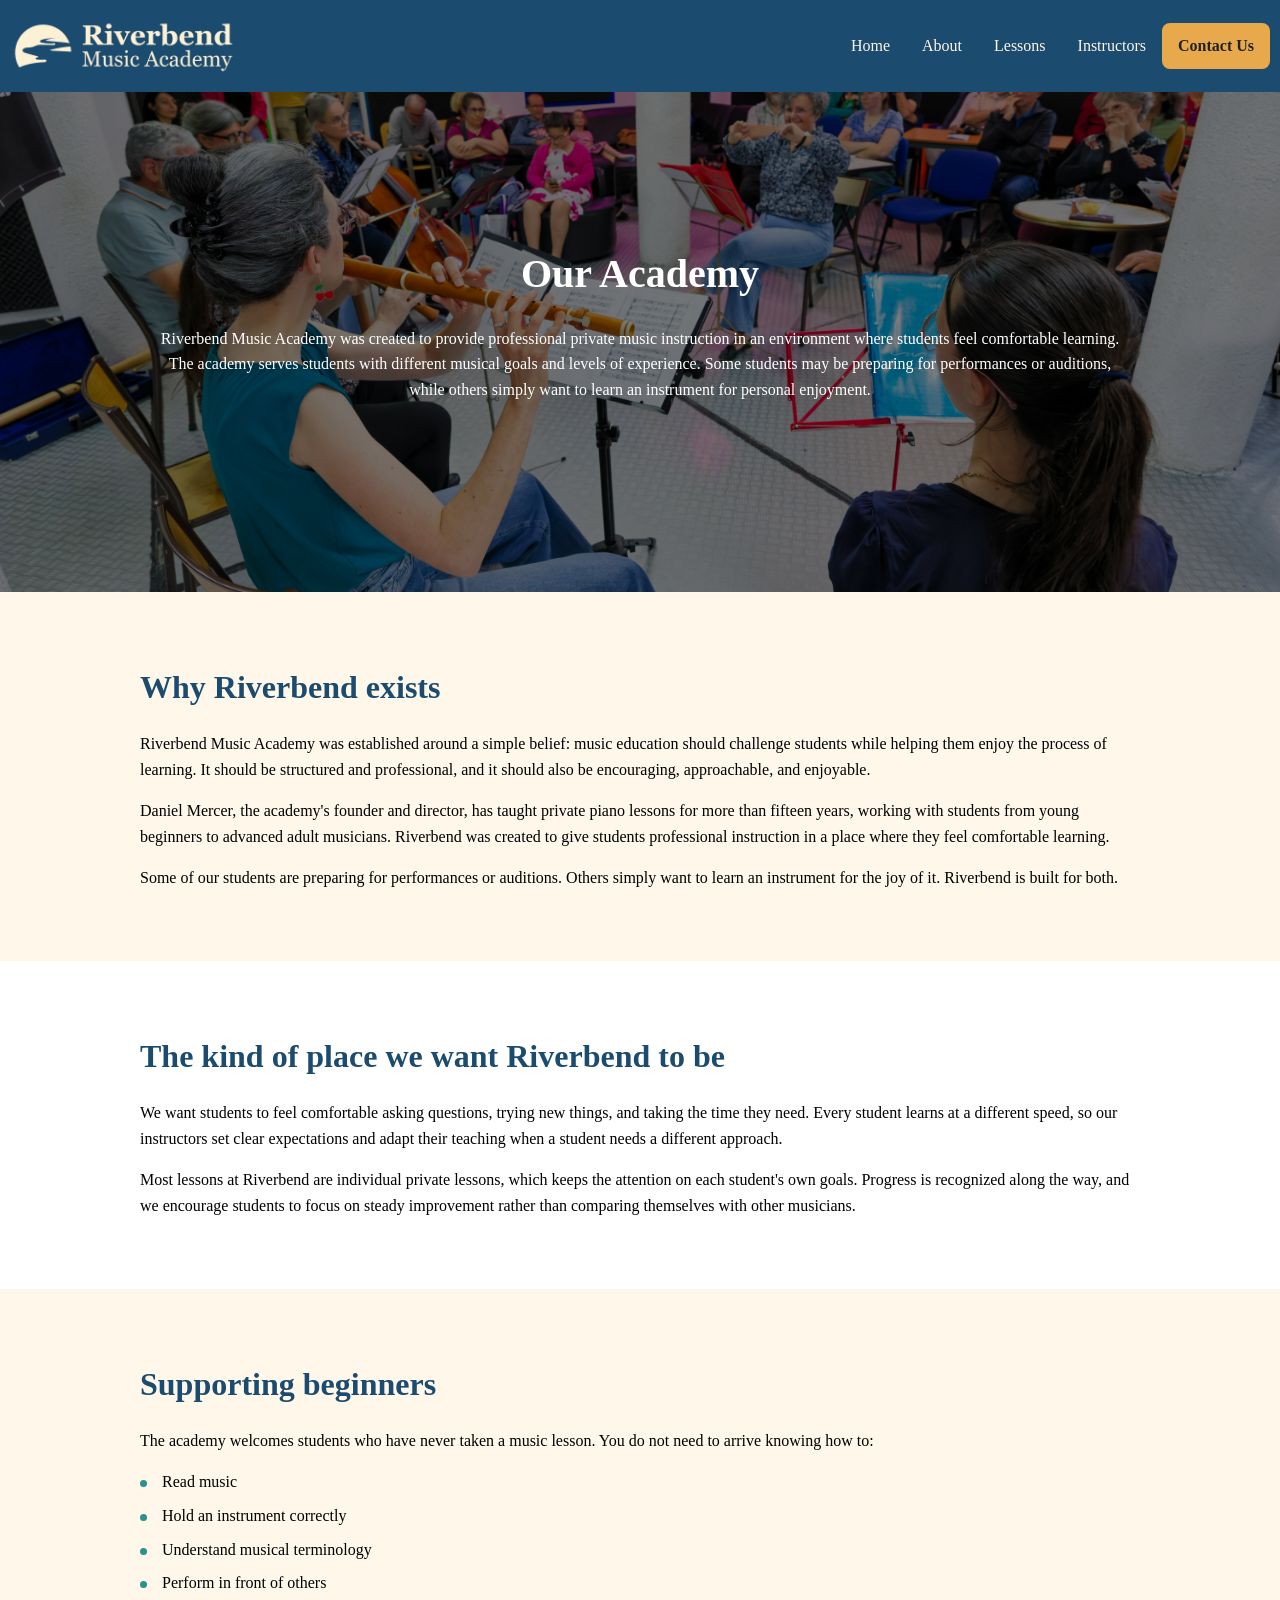
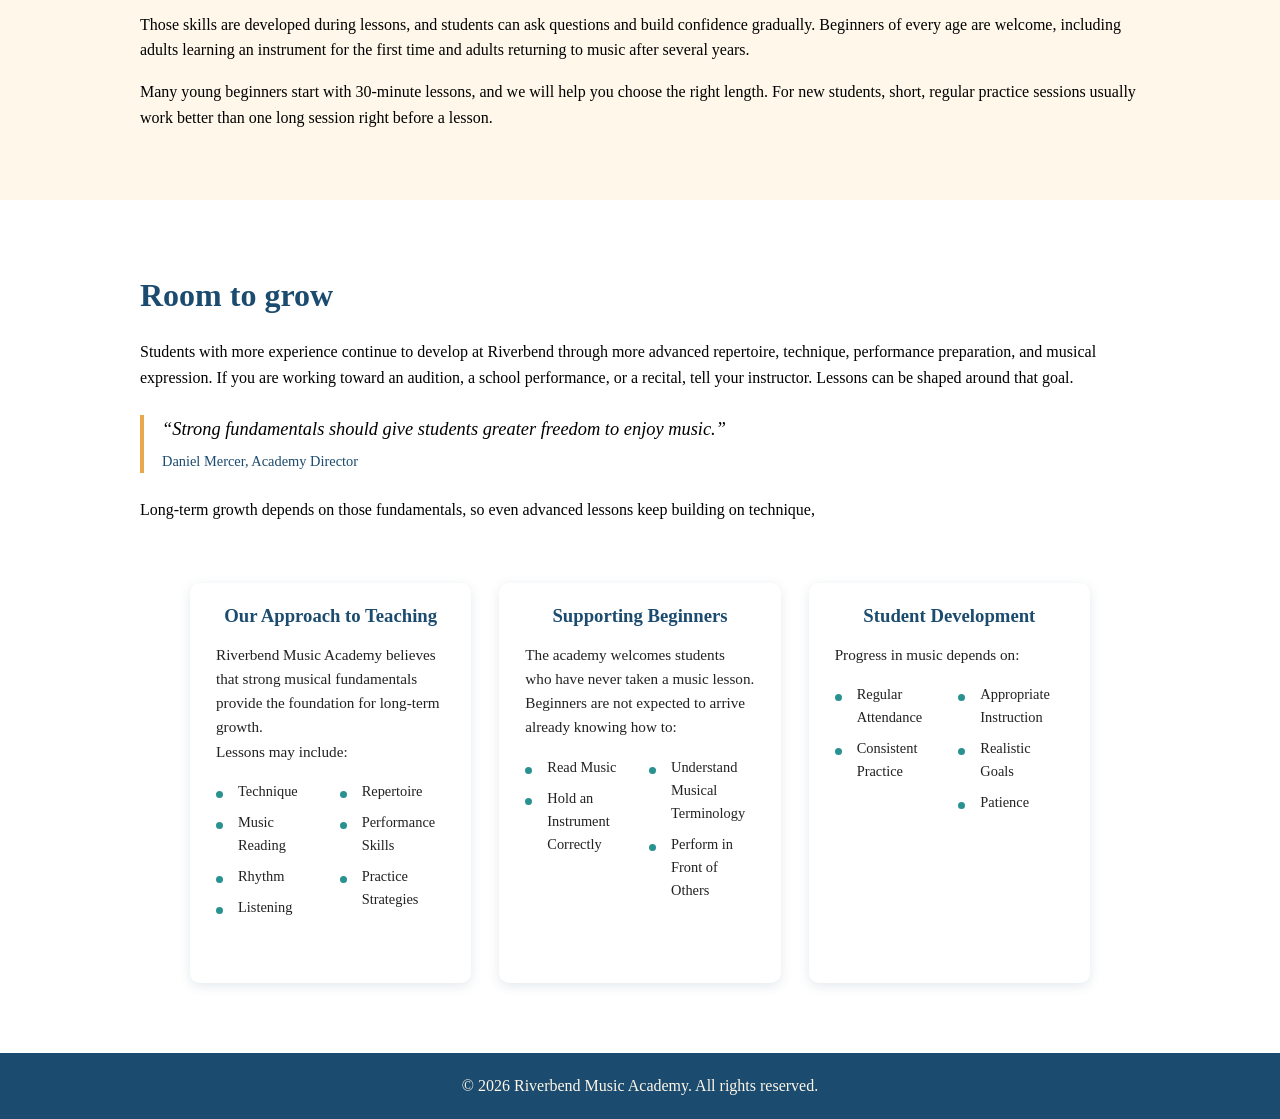
==== commit 80d694ad: "Client Feedback Revisions 2 - Compressed image sizes for large image files - Added a steps section -" ====
--- a/about.html
+++ b/about.html
@@ -13,7 +13,10 @@
     <header>
 
         <nav>
-           <img src="images/logo.png" id="logo" alt="Riverbend Music Academy logo"> 
+           <a href="index.html">
+            <img src="images/logo.png" alt="Website Logo" id="logo" > 
+           </a> 
+
            <button class="nav-toggle" aria-label="Toggle menu" aria-expanded="false">☰</button>
             <ul> 
                 <li><a href="index.html">Home</a></li>
@@ -37,6 +40,69 @@
             </div>
         </div>
         </section>
+
+       <!--WHY RIVERBEND EXISTS-->
+        <section id="story" class="story">
+          <div class="story-inner">
+            <h2>Why Riverbend exists</h2>
+            <p>Riverbend Music Academy was established around a simple belief: music education should challenge
+                students while helping them enjoy the process of learning. It should be structured and professional,
+                and it should also be encouraging, approachable, and enjoyable.</p>
+            <p>Daniel Mercer, the academy's founder and director, has taught private piano lessons for more than
+                fifteen years, working with students from young beginners to advanced adult musicians. Riverbend was
+                created to give students professional instruction in a place where they feel comfortable learning.</p>
+            <p>Some of our students are preparing for performances or auditions. Others simply want to learn an
+                instrument for the joy of it. Riverbend is built for both.</p>
+          </div>
+        </section>
+ 
+        <!--LEARNING ENVIRONMENT-->
+        <section id="environment" class="story story-alt">
+          <div class="story-inner">
+            <h2>The kind of place we want Riverbend to be</h2>
+            <p>We want students to feel comfortable asking questions, trying new things, and taking the time they
+                need. Every student learns at a different speed, so our instructors set clear expectations and adapt
+                their teaching when a student needs a different approach.</p>
+            <p>Most lessons at Riverbend are individual private lessons, which keeps the attention on each student's
+                own goals. Progress is recognized along the way, and we encourage students to focus on steady
+                improvement rather than comparing themselves with other musicians.</p>
+          </div>
+        </section>
+ 
+        <!--SUPPORTING BEGINNERS-->
+        <section id="beginners" class="story">
+          <div class="story-inner">
+            <h2>Supporting beginners</h2>
+            <p>The academy welcomes students who have never taken a music lesson. You do not need to arrive knowing
+                how to:</p>
+            <ul>
+              <li>Read music</li>
+              <li>Hold an instrument correctly</li>
+              <li>Understand musical terminology</li>
+              <li>Perform in front of others</li>
+            </ul>
+            <p>Those skills are developed during lessons, and students can ask questions and build confidence
+                gradually. Beginners of every age are welcome, including adults learning an instrument for the first
+                time and adults returning to music after several years.</p>
+            <p>Many young beginners start with 30-minute lessons, and we will help you choose the right length. For
+                new students, short, regular practice sessions usually work better than one long session right before
+                a lesson.</p>
+    
+          </div>
+        </section>
+ 
+        <!--GROWING AS A MUSICIAN-->
+        <section id="grow" class="story story-alt">
+          <div class="story-inner">
+            <h2>Room to grow</h2>
+            <p>Students with more experience continue to develop at Riverbend through more advanced repertoire,
+                technique, performance preparation, and musical expression. If you are working toward an audition, a
+                school performance, or a recital, tell your instructor. Lessons can be shaped around that goal.</p>
+            <blockquote>
+              &ldquo;Strong fundamentals should give students greater freedom to enjoy music.&rdquo;
+              <footer>Daniel Mercer, Academy Director</footer>
+            </blockquote>
+            <p>Long-term growth depends on those fundamentals, so even advanced lessons keep building on technique,
     
     <div class="card-grid">
         <div class="info-card">
--- a/css/style.css
+++ b/css/style.css
@@ -5,7 +5,7 @@
 
 :root {
     --primary-color: #1B4B6E;
-    --secondary-color: #1b6363;
+    --secondary-color: #2a9191;
     --accent-color: #E8A94C;
     --background-color: #fef7ea;
     --text-color: #222222;
@@ -53,12 +53,18 @@
 /* =========================
    Navigation
 ========================= */
+header {
+  position: sticky;
+  top: 0;
+  z-index: 100;
+}
 
 nav {
   display: flex;
   align-items: center;
   justify-content: space-between;
   background-color: var(--primary-color);
+  
 }
 
 #logo {
@@ -111,7 +117,7 @@
   height: 500px;
 }
  
-.hero-image             { background-image: var(--hero-overlay), url('../images/hero.png'); }
+.hero-image             { background-image: var(--hero-overlay), url('../images/hero.jpg'); }
 .hero-image-about       { background-image: var(--hero-overlay), url('../images/MusicTogether.jpg'); }
 .hero-image-lessons     { background-image: var(--hero-overlay), url('../images/TeachingPiano.jpg'); }
 .hero-image-instructors { background-image: var(--hero-overlay), url('../images/instructor.jpg'); }
@@ -142,6 +148,17 @@
   color: var(--background-color);
 }
 
+ .button.button-secondary {
+     background: transparent;
+     color: white;
+     border: 2px solid white;
+     padding: 10px 16px;
+   }
+   .button.button-secondary:hover {
+     background: white;
+     color: var(--primary-color);
+   }
+
 .text-intro,
 .lesson-intro {
   text-align: center;
@@ -154,7 +171,7 @@
   text-transform: uppercase;
   letter-spacing: 2px;
   font-size: 0.8rem;
-  color: var(--secondary-color);
+  color: var(--primary-color);
   font-weight: bold;
   margin-bottom: 10px;
 }
@@ -173,6 +190,78 @@
 /* =========================
    Main Content
 ========================= */
+
+/* ---------- Getting started steps ---------- */
+.steps {
+  list-style: none;
+  display: grid;
+  grid-template-columns: repeat(3, 1fr);
+  gap: 28px;
+  counter-reset: step;
+  margin-top: 30px;
+}
+
+.step {
+  counter-increment: step;
+  position: relative;
+  display: flex;
+  flex-direction: column;
+  padding: 44px 26px 28px;
+  text-align: center;
+  background-color: white;
+  border-radius: 10px;
+  box-shadow: var(--card-shadow);
+}
+
+.step::before {
+  content: counter(step);
+  position: absolute;
+  top: -24px;
+  left: 50%;
+  transform: translateX(-50%);
+  display: flex;
+  align-items: center;
+  justify-content: center;
+  width: 48px;
+  height: 48px;
+  font-size: 1.4rem;
+  font-weight: bold;
+  color: var(--text-color);
+  background-color: var(--accent-color);
+  border-radius: 50%;
+  box-shadow: 0 2px 6px rgba(0, 0, 0, 0.15);
+}
+
+.step h3 {
+  color: var(--primary-color);
+  margin-bottom: 10px;
+}
+
+.step p {
+  font-size: 0.95rem;
+  margin-bottom: 16px;
+}
+
+.step-link {
+  margin-top: auto; /* keeps the three links lined up even if the text lengths differ */
+  font-weight: bold;
+  color: var(--secondary-color);
+  text-decoration: none;
+}
+
+.step-link:hover,
+.step-link:focus-visible {
+  text-decoration: underline;
+}
+
+@media (max-width: 900px) {
+  .steps {
+    grid-template-columns: 1fr;
+    max-width: 500px;
+    margin: 30px auto 0;
+    gap: 44px; /* leaves room for the number badges */
+  }
+}
 
 .card-grid,
 .lessons-grid {
@@ -184,12 +273,35 @@
   padding: 0 5%;
 }
 
-.lesson-cards,
-.instructor-cards {
+.lesson-cards {
   display: grid;
   grid-template-columns: repeat(3, 1fr);
   gap: 25px;
 }
+
+.instructor-cards {
+  display: grid;
+  grid-template-columns: repeat(2, 1fr);
+  gap: 25px;
+  margin: 0 auto;
+  align-items: start;
+}
+
+.instructor-details { text-align: center; }
+
+.instructor-details summary {
+  cursor: pointer;
+  font-weight: bold;
+  color: var(--primary-color);
+  padding: 10px 0;
+}
+
+.instructor-details summary:focus-visible {
+  outline: 3px solid var(--accent-color);
+  outline-offset: 2px;
+}
+
+.instructor-details[open] summary { margin-bottom: 8px; }
 
 .info-card,
 .lesson-card {
@@ -300,6 +412,11 @@
   display: block;
 }
 
+.info-card-content .button {
+  margin-top: auto;
+  align-self: center;
+}
+
 .instructor-card img {
   width: 180px;
   height: 180px;
@@ -336,6 +453,89 @@
   margin-bottom: 0;
 }
 
+
+/* =========================
+   About Page
+========================= */
+
+.story-alt {
+  background-color: white;
+}
+
+.story-inner {
+  width: 100%;
+  max-width: 1000px;
+  margin: 0 auto;
+}
+
+.story h2 {
+  color: var(--primary-color);
+  margin-bottom: 18px;
+}
+
+.story p {
+  margin-bottom: 16px;
+}
+
+.story-inner > :last-child {
+  margin-bottom: 0;
+}
+
+.story ul {
+  list-style: none;
+  margin: 0 0 16px;
+}
+
+.story ul li {
+  position: relative;
+  padding-left: 22px;
+  margin-bottom: 8px;
+}
+
+.story ul li::before {
+  content: "";
+  position: absolute;
+  left: 0;
+  top: 11px;
+  width: 7px;
+  height: 7px;
+  border-radius: 50%;
+  background: var(--secondary-color);
+}
+
+.story blockquote {
+  font-style: italic;
+  font-size: 1.15rem;
+  border-left: 4px solid var(--accent-color);
+  padding-left: 18px;
+  margin: 24px 0;
+}
+
+.story blockquote footer {
+  font-size: 0.9rem;
+  font-style: normal;
+  color: var(--primary-color);
+  background: none;
+  padding: 6px 0 0;
+  text-align: left;
+}
+
+#approach .card-grid {
+  margin-top: 0;
+  margin-bottom: 0;
+}
+
+.cta-buttons {
+  display: flex;
+  flex-wrap: wrap;
+  justify-content: center;
+  gap: 14px;
+}
+
+.cta-buttons .button {
+  margin-top: 0;
+}
+
 /* =========================
    Contact
 ========================= */
@@ -378,6 +578,13 @@
 
 .contact-appointment li {
   margin-bottom: 6px;
+}
+
+.page-header {
+  background-color: var(--primary-color);
+  color: var(--background-color);
+  text-align: center;
+  padding: 60px 20px;
 }
 
 .page-header p {
@@ -491,7 +698,6 @@
  
 .submit-button {
   border: none;
-  cursor: pointer;
   font-family: inherit;
   font-size: 1rem;
   min-height: 44px;
@@ -668,4 +874,5 @@
   .nav-toggle { display: block; }
   nav ul { display: none; }
   nav ul.open { display: flex; }
-}+}
+
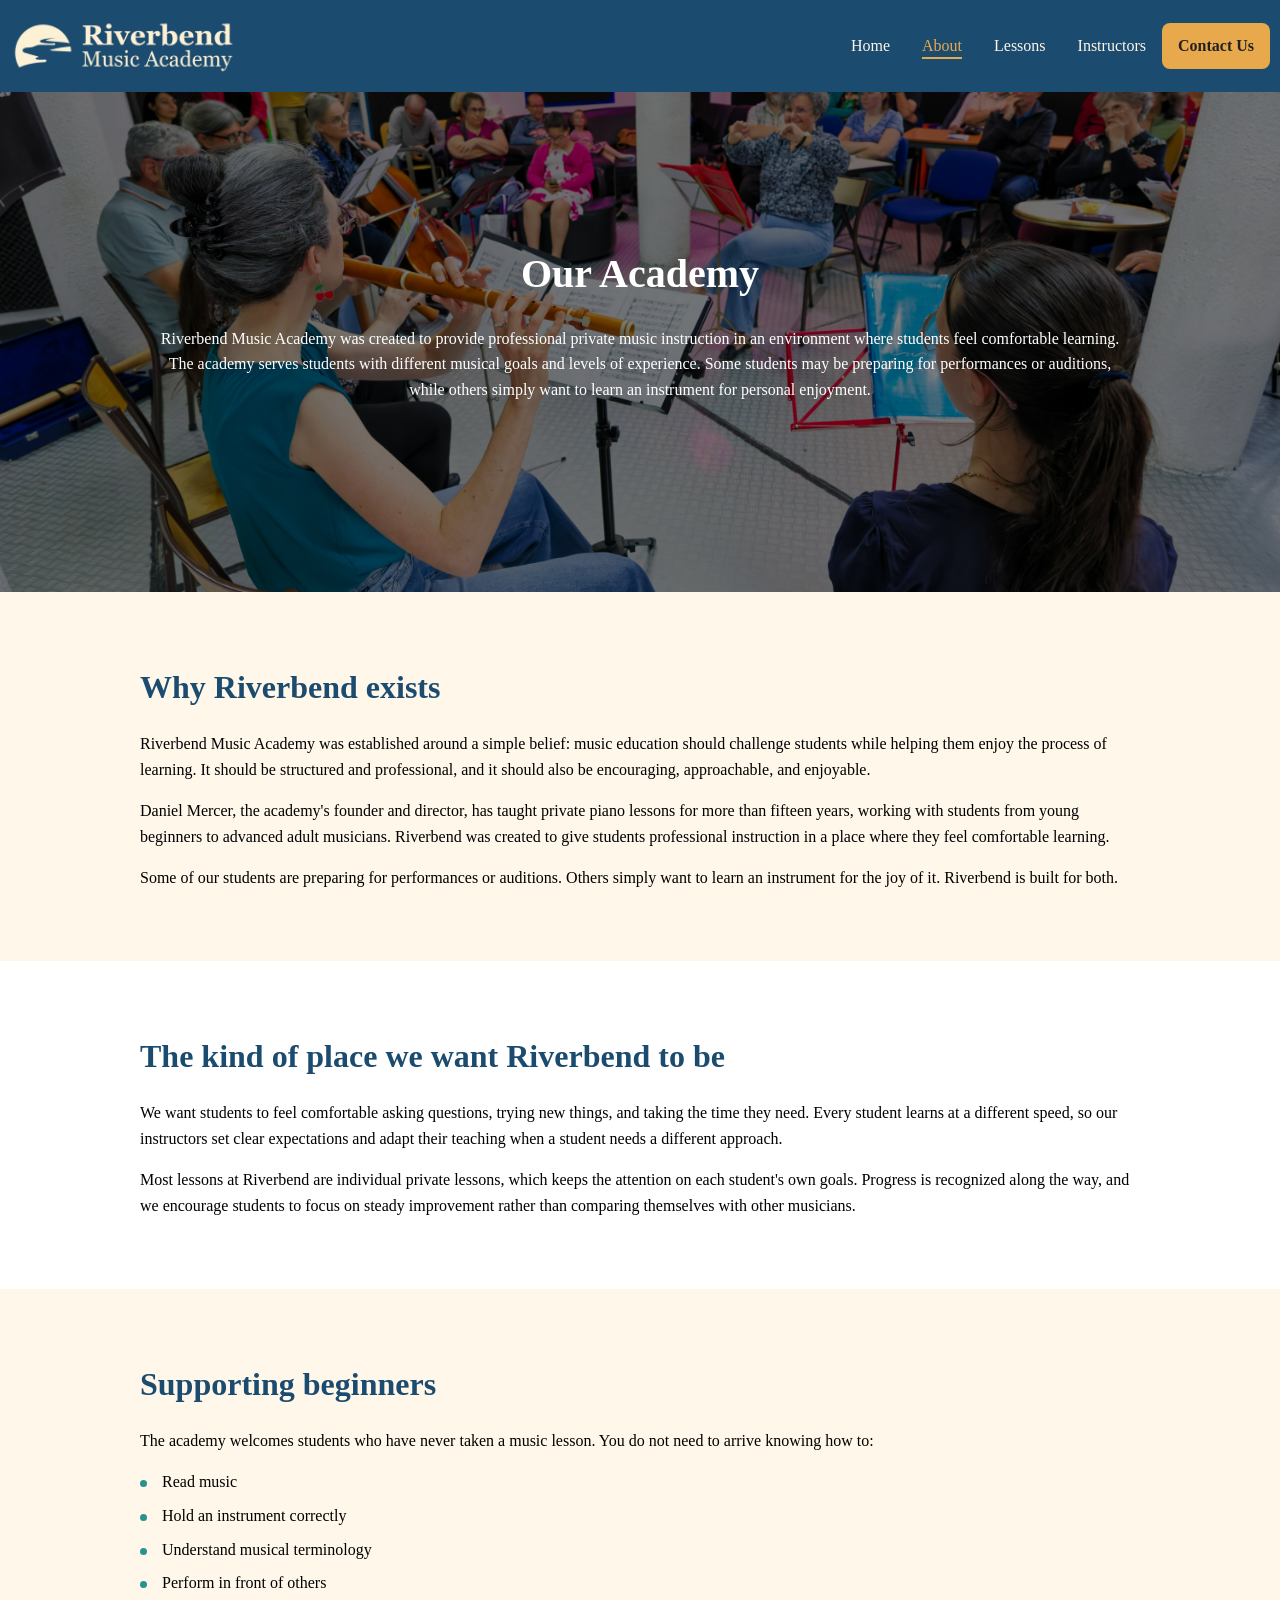
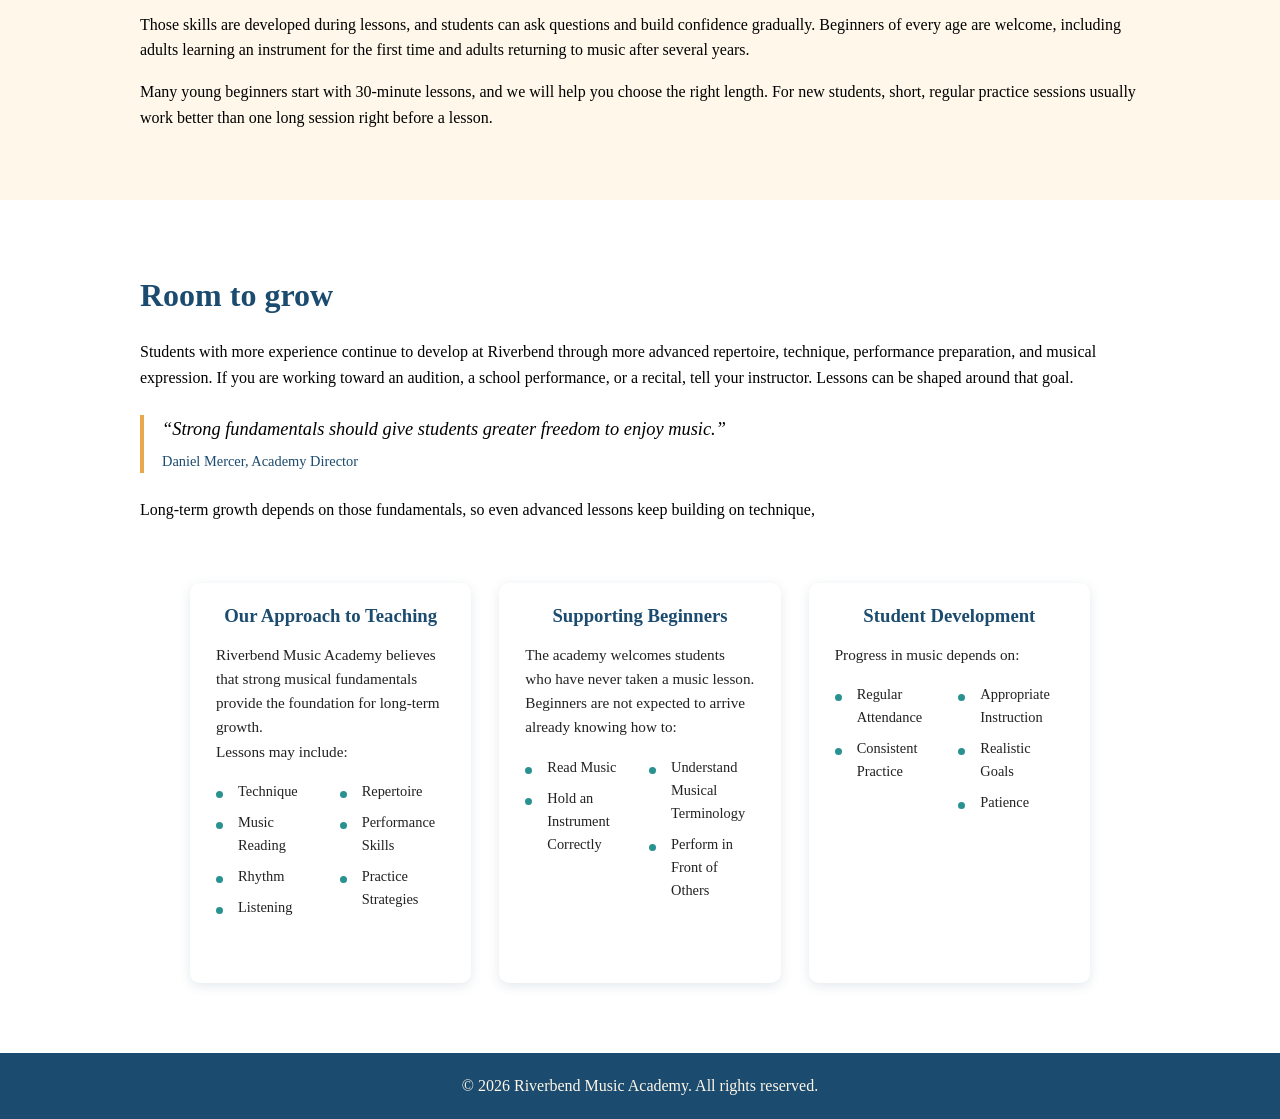
==== commit 214ec4fb: "Client Revisions 2.5 - Fixed the navigation bar so it highlights which page you're on" ====
--- a/about.html
+++ b/about.html
@@ -20,7 +20,7 @@
            <button class="nav-toggle" aria-label="Toggle menu" aria-expanded="false">☰</button>
             <ul> 
                 <li><a href="index.html">Home</a></li>
-                <li><a href="about.html">About</a></li>
+                <li><a href="about.html" aria-current="page">About</a></li>
                 <li><a href="lessons.html">Lessons</a></li>
                 <li><a href="instructors.html">Instructors</a></li>
                 <li><a class="button" href="contact.html">Contact Us</a></li>
--- a/css/style.css
+++ b/css/style.css
@@ -97,6 +97,18 @@
   padding: 10px 16px;
 }
 
+nav ul li a[aria-current="page"] {
+  color: var(--accent-color);
+  text-decoration: underline;
+  text-decoration-thickness: 2px;
+  text-underline-offset: 6px;
+}
+
+nav ul li a.button[aria-current="page"] {
+  background: var(--secondary-color);
+  color: var(--background-color);
+  text-decoration: none;
+}
 
 /* =========================
    Hero
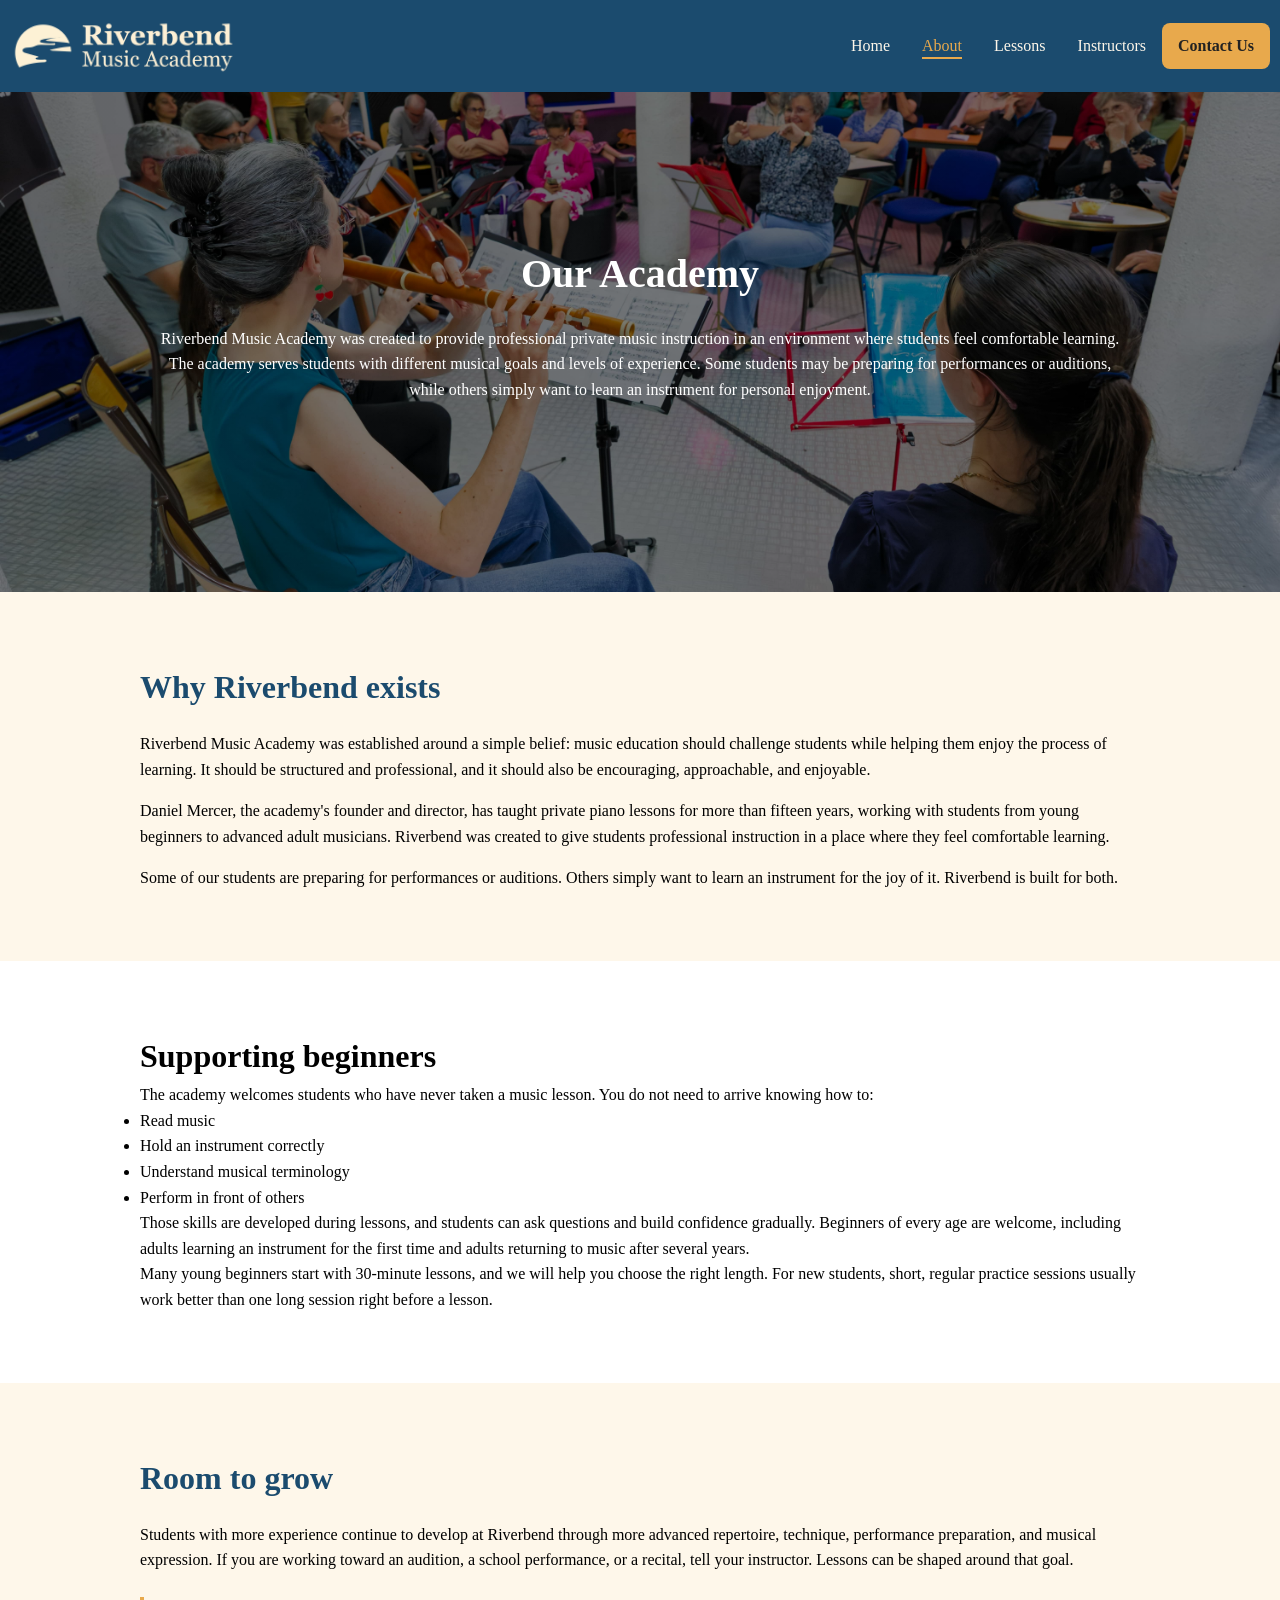
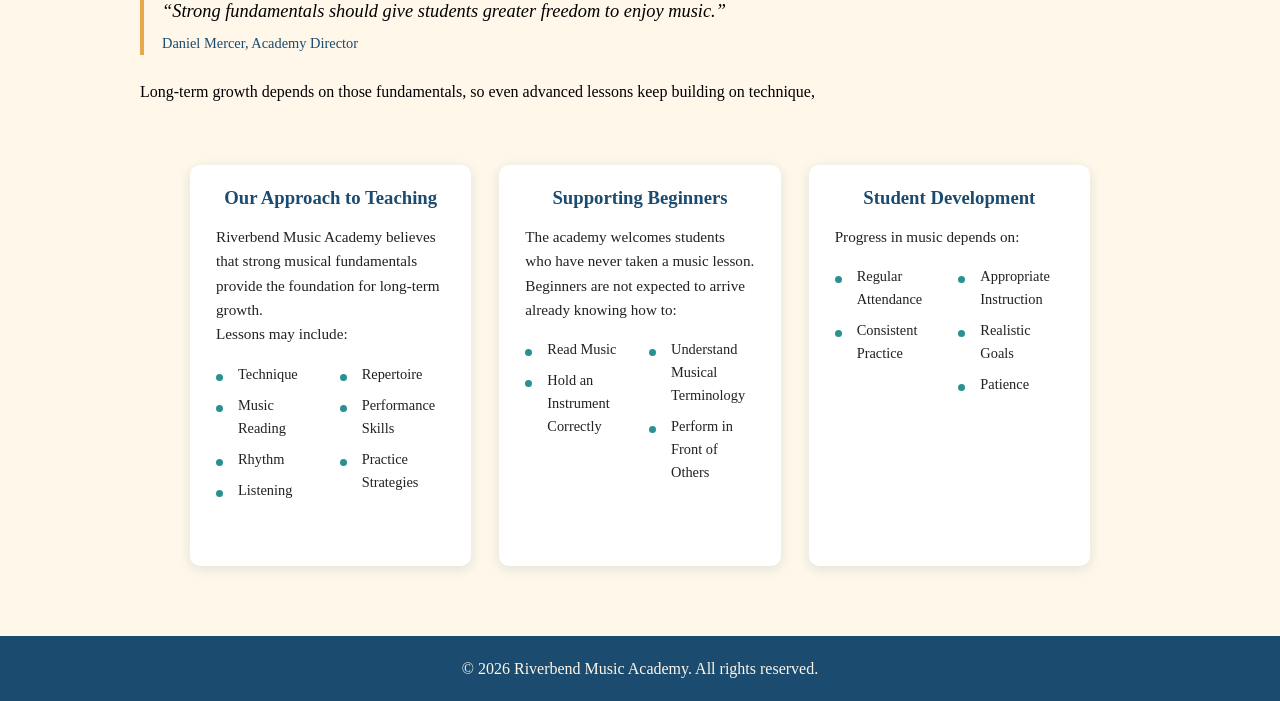
==== commit 6d3150b3: "About section edits" ====
--- a/about.html
+++ b/about.html
@@ -56,21 +56,8 @@
           </div>
         </section>
  
-        <!--LEARNING ENVIRONMENT-->
-        <section id="environment" class="story story-alt">
-          <div class="story-inner">
-            <h2>The kind of place we want Riverbend to be</h2>
-            <p>We want students to feel comfortable asking questions, trying new things, and taking the time they
-                need. Every student learns at a different speed, so our instructors set clear expectations and adapt
-                their teaching when a student needs a different approach.</p>
-            <p>Most lessons at Riverbend are individual private lessons, which keeps the attention on each student's
-                own goals. Progress is recognized along the way, and we encourage students to focus on steady
-                improvement rather than comparing themselves with other musicians.</p>
-          </div>
-        </section>
- 
         <!--SUPPORTING BEGINNERS-->
-        <section id="beginners" class="story">
+        <section id="beginners" class="story-alt">
           <div class="story-inner">
             <h2>Supporting beginners</h2>
             <p>The academy welcomes students who have never taken a music lesson. You do not need to arrive knowing
@@ -92,7 +79,7 @@
         </section>
  
         <!--GROWING AS A MUSICIAN-->
-        <section id="grow" class="story story-alt">
+        <section id="grow" class="story">
           <div class="story-inner">
             <h2>Room to grow</h2>
             <p>Students with more experience continue to develop at Riverbend through more advanced repertoire,
